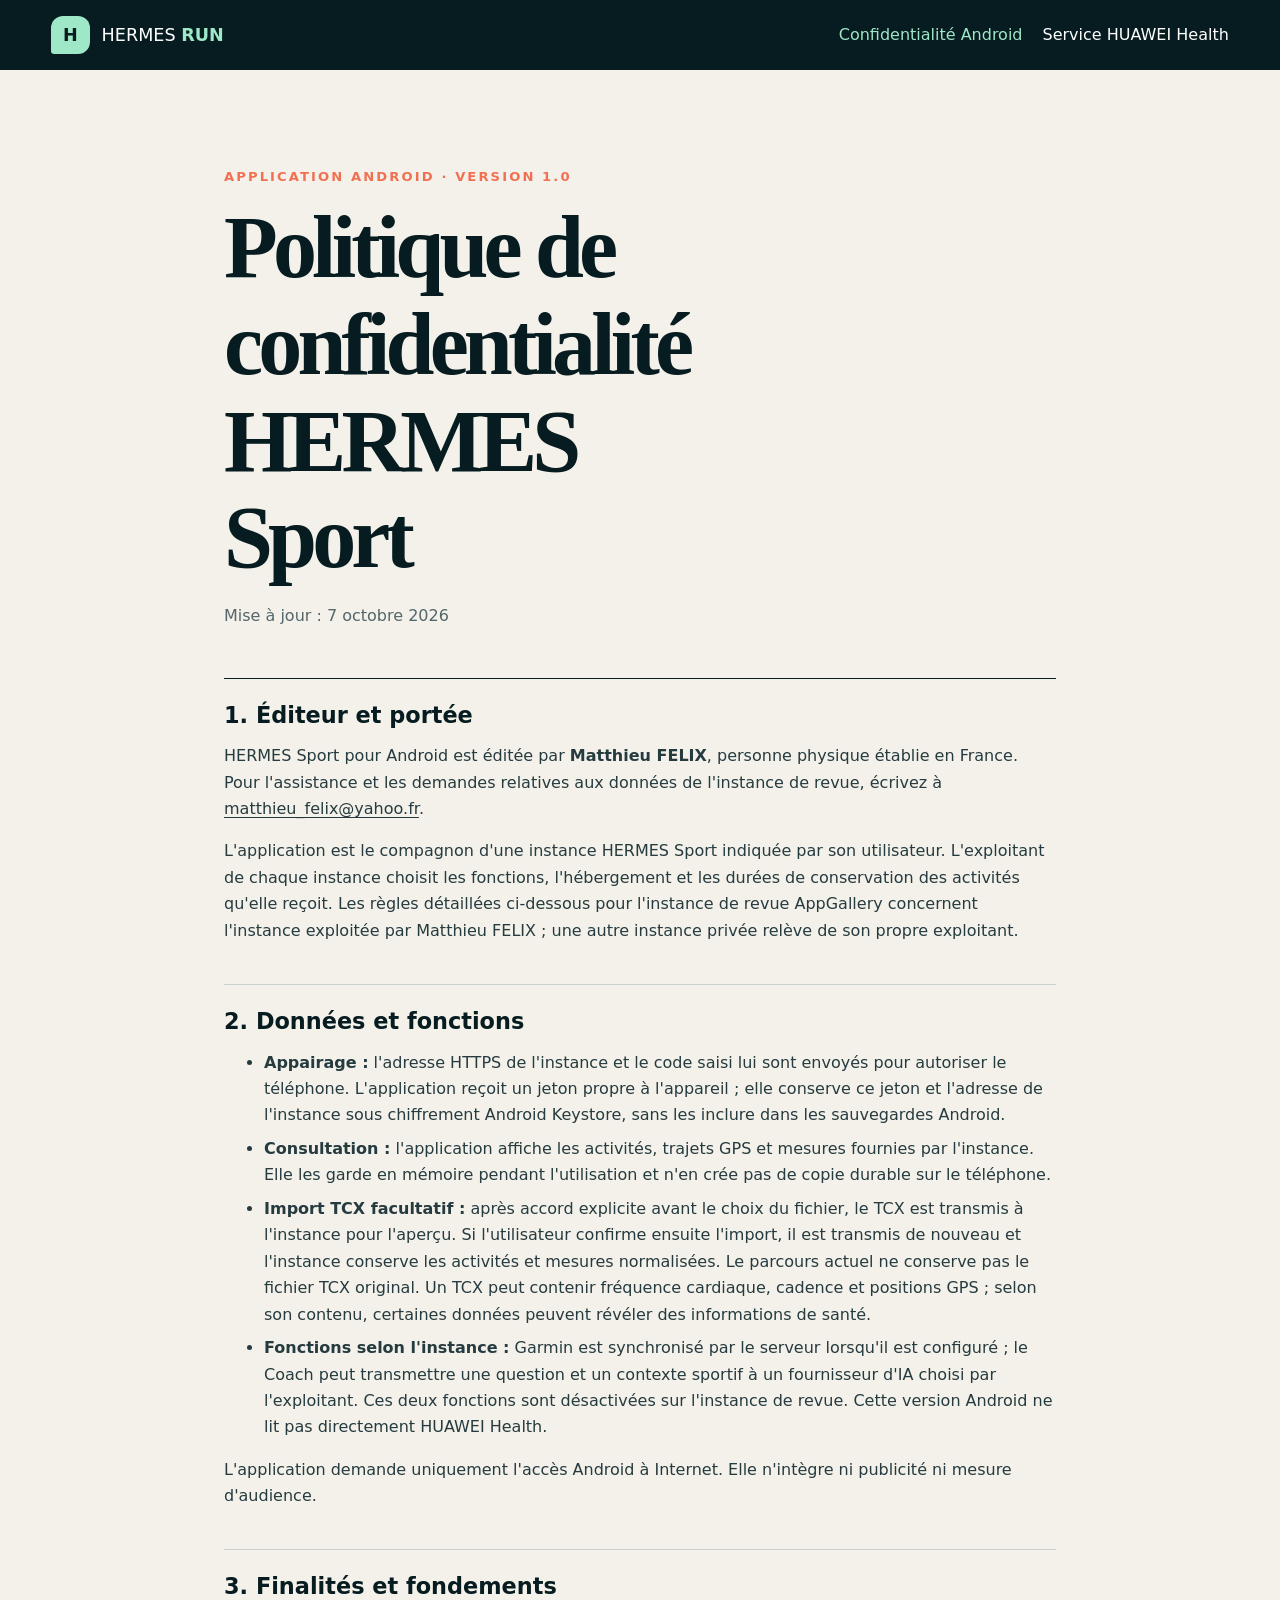
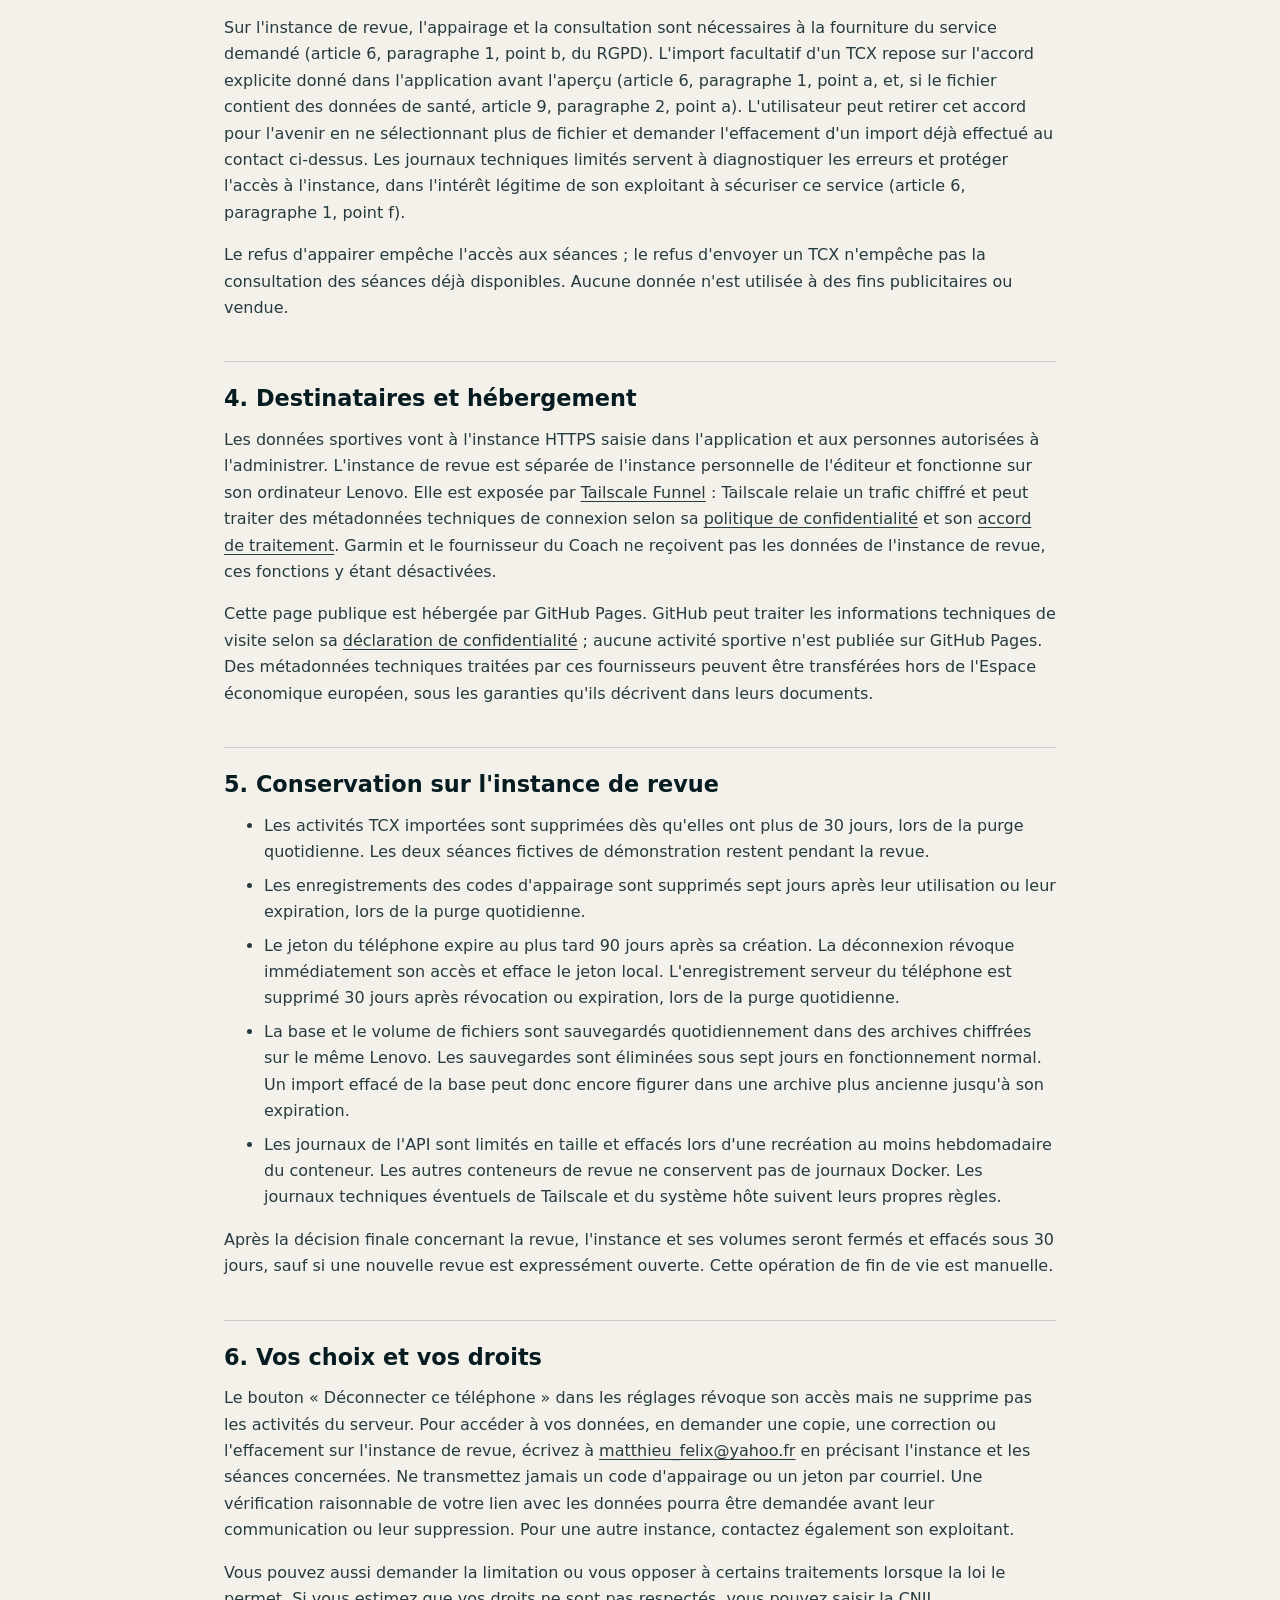
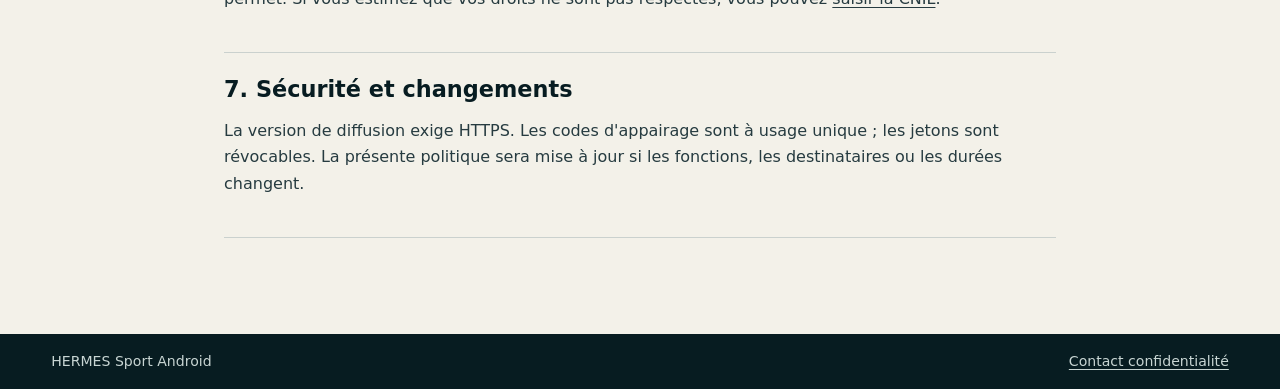
==== mobile/privacy/index.html @ d4a1a2d5 "Publish Android companion privacy policy" ====
<!doctype html>
<html lang="fr">
  <head>
    <meta charset="utf-8">
    <meta name="viewport" content="width=device-width, initial-scale=1">
    <meta name="description" content="Politique de confidentialité de l'application Android HERMES Sport.">
    <title>Confidentialité — HERMES Sport Android</title>
    <link rel="stylesheet" href="../../assets/style.css">
  </head>
  <body>
    <header class="site-header">
      <a class="brand" href="../../" aria-label="Accueil des informations légales HERMES">
        <span class="brand-mark" aria-hidden="true">H</span>
        <span>HERMES <strong>RUN</strong></span>
      </a>
      <nav aria-label="Navigation">
        <a aria-current="page" href="./">Confidentialité Android</a>
        <a href="../../privacy/">Service HUAWEI Health</a>
      </nav>
    </header>

    <main class="document">
      <div class="document-heading">
        <p class="eyebrow">APPLICATION ANDROID · VERSION 1.0</p>
        <h1>Politique de confidentialité HERMES Sport</h1>
        <p class="meta">Mise à jour : 7 octobre 2026</p>
      </div>

      <section>
        <h2>1. Éditeur et portée</h2>
        <p>HERMES Sport pour Android est éditée par <strong>Matthieu FELIX</strong>, personne physique établie en France. Pour l'assistance et les demandes relatives aux données de l'instance de revue, écrivez à <a href="mailto:matthieu_felix@yahoo.fr">matthieu_felix@yahoo.fr</a>.</p>
        <p>L'application est le compagnon d'une instance HERMES Sport indiquée par son utilisateur. L'exploitant de chaque instance choisit les fonctions, l'hébergement et les durées de conservation des activités qu'elle reçoit. Les règles détaillées ci-dessous pour l'instance de revue AppGallery concernent l'instance exploitée par Matthieu FELIX ; une autre instance privée relève de son propre exploitant.</p>
      </section>

      <section>
        <h2>2. Données et fonctions</h2>
        <ul>
          <li><strong>Appairage :</strong> l'adresse HTTPS de l'instance et le code saisi lui sont envoyés pour autoriser le téléphone. L'application reçoit un jeton propre à l'appareil ; elle conserve ce jeton et l'adresse de l'instance sous chiffrement Android Keystore, sans les inclure dans les sauvegardes Android.</li>
          <li><strong>Consultation :</strong> l'application affiche les activités, trajets GPS et mesures fournies par l'instance. Elle les garde en mémoire pendant l'utilisation et n'en crée pas de copie durable sur le téléphone.</li>
          <li><strong>Import TCX facultatif :</strong> après accord explicite avant le choix du fichier, le TCX est transmis à l'instance pour l'aperçu. Si l'utilisateur confirme ensuite l'import, il est transmis de nouveau et l'instance conserve les activités et mesures normalisées. Le parcours actuel ne conserve pas le fichier TCX original. Un TCX peut contenir fréquence cardiaque, cadence et positions GPS ; selon son contenu, certaines données peuvent révéler des informations de santé.</li>
          <li><strong>Fonctions selon l'instance :</strong> Garmin est synchronisé par le serveur lorsqu'il est configuré ; le Coach peut transmettre une question et un contexte sportif à un fournisseur d'IA choisi par l'exploitant. Ces deux fonctions sont désactivées sur l'instance de revue. Cette version Android ne lit pas directement HUAWEI Health.</li>
        </ul>
        <p>L'application demande uniquement l'accès Android à Internet. Elle n'intègre ni publicité ni mesure d'audience.</p>
      </section>

      <section>
        <h2>3. Finalités et fondements</h2>
        <p>Sur l'instance de revue, l'appairage et la consultation sont nécessaires à la fourniture du service demandé (article 6, paragraphe 1, point b, du RGPD). L'import facultatif d'un TCX repose sur l'accord explicite donné dans l'application avant l'aperçu (article 6, paragraphe 1, point a, et, si le fichier contient des données de santé, article 9, paragraphe 2, point a). L'utilisateur peut retirer cet accord pour l'avenir en ne sélectionnant plus de fichier et demander l'effacement d'un import déjà effectué au contact ci-dessus. Les journaux techniques limités servent à diagnostiquer les erreurs et protéger l'accès à l'instance, dans l'intérêt légitime de son exploitant à sécuriser ce service (article 6, paragraphe 1, point f).</p>
        <p>Le refus d'appairer empêche l'accès aux séances ; le refus d'envoyer un TCX n'empêche pas la consultation des séances déjà disponibles. Aucune donnée n'est utilisée à des fins publicitaires ou vendue.</p>
      </section>

      <section>
        <h2>4. Destinataires et hébergement</h2>
        <p>Les données sportives vont à l'instance HTTPS saisie dans l'application et aux personnes autorisées à l'administrer. L'instance de revue est séparée de l'instance personnelle de l'éditeur et fonctionne sur son ordinateur Lenovo. Elle est exposée par <a href="https://tailscale.com/docs/features/tailscale-funnel">Tailscale Funnel</a> : Tailscale relaie un trafic chiffré et peut traiter des métadonnées techniques de connexion selon sa <a href="https://tailscale.com/legal/privacy-policy">politique de confidentialité</a> et son <a href="https://tailscale.com/dpa">accord de traitement</a>. Garmin et le fournisseur du Coach ne reçoivent pas les données de l'instance de revue, ces fonctions y étant désactivées.</p>
        <p>Cette page publique est hébergée par GitHub Pages. GitHub peut traiter les informations techniques de visite selon sa <a href="https://docs.github.com/en/site-policy/privacy-policies/github-general-privacy-statement">déclaration de confidentialité</a> ; aucune activité sportive n'est publiée sur GitHub Pages. Des métadonnées techniques traitées par ces fournisseurs peuvent être transférées hors de l'Espace économique européen, sous les garanties qu'ils décrivent dans leurs documents.</p>
      </section>

      <section>
        <h2>5. Conservation sur l'instance de revue</h2>
        <ul>
          <li>Les activités TCX importées sont supprimées dès qu'elles ont plus de 30 jours, lors de la purge quotidienne. Les deux séances fictives de démonstration restent pendant la revue.</li>
          <li>Les enregistrements des codes d'appairage sont supprimés sept jours après leur utilisation ou leur expiration, lors de la purge quotidienne.</li>
          <li>Le jeton du téléphone expire au plus tard 90 jours après sa création. La déconnexion révoque immédiatement son accès et efface le jeton local. L'enregistrement serveur du téléphone est supprimé 30 jours après révocation ou expiration, lors de la purge quotidienne.</li>
          <li>La base et le volume de fichiers sont sauvegardés quotidiennement dans des archives chiffrées sur le même Lenovo. Les sauvegardes sont éliminées sous sept jours en fonctionnement normal. Un import effacé de la base peut donc encore figurer dans une archive plus ancienne jusqu'à son expiration.</li>
          <li>Les journaux de l'API sont limités en taille et effacés lors d'une recréation au moins hebdomadaire du conteneur. Les autres conteneurs de revue ne conservent pas de journaux Docker. Les journaux techniques éventuels de Tailscale et du système hôte suivent leurs propres règles.</li>
        </ul>
        <p>Après la décision finale concernant la revue, l'instance et ses volumes seront fermés et effacés sous 30 jours, sauf si une nouvelle revue est expressément ouverte. Cette opération de fin de vie est manuelle.</p>
      </section>

      <section>
        <h2>6. Vos choix et vos droits</h2>
        <p>Le bouton « Déconnecter ce téléphone » dans les réglages révoque son accès mais ne supprime pas les activités du serveur. Pour accéder à vos données, en demander une copie, une correction ou l'effacement sur l'instance de revue, écrivez à <a href="mailto:matthieu_felix@yahoo.fr">matthieu_felix@yahoo.fr</a> en précisant l'instance et les séances concernées. Ne transmettez jamais un code d'appairage ou un jeton par courriel. Une vérification raisonnable de votre lien avec les données pourra être demandée avant leur communication ou leur suppression. Pour une autre instance, contactez également son exploitant.</p>
        <p>Vous pouvez aussi demander la limitation ou vous opposer à certains traitements lorsque la loi le permet. Si vous estimez que vos droits ne sont pas respectés, vous pouvez <a href="https://www.cnil.fr/fr/adresser-une-plainte">saisir la CNIL</a>.</p>
      </section>

      <section>
        <h2>7. Sécurité et changements</h2>
        <p>La version de diffusion exige HTTPS. Les codes d'appairage sont à usage unique ; les jetons sont révocables. La présente politique sera mise à jour si les fonctions, les destinataires ou les durées changent.</p>
      </section>
    </main>

    <footer>
      <span>HERMES Sport Android</span>
      <span><a href="mailto:matthieu_felix@yahoo.fr">Contact confidentialité</a></span>
    </footer>
  </body>
</html>
---- assets/style.css ----
:root {
  color-scheme: light;
  --ink: #071c21;
  --muted: #54666a;
  --paper: #f3f1e9;
  --panel: #faf9f4;
  --mint: #9ee7c7;
  --coral: #f27052;
  --line: #cad1ce;
  --warning: #fff3c7;
  --warning-line: #dbc26d;
}

* {
  box-sizing: border-box;
}

html {
  font-family: Inter, ui-sans-serif, system-ui, -apple-system, BlinkMacSystemFont, "Segoe UI", sans-serif;
  color: var(--ink);
  background: var(--paper);
  line-height: 1.65;
}

body {
  min-height: 100vh;
  margin: 0;
}

a {
  color: inherit;
  text-underline-offset: 0.2em;
}

.site-header,
footer {
  display: flex;
  align-items: center;
  justify-content: space-between;
  gap: 2rem;
  padding: 1rem clamp(1.25rem, 4vw, 4rem);
  background: var(--ink);
  color: #fff;
}

.brand {
  display: inline-flex;
  align-items: center;
  gap: 0.75rem;
  font-size: 1.1rem;
  text-decoration: none;
}

.brand strong {
  color: var(--mint);
}

.brand-mark {
  display: grid;
  width: 2.4rem;
  height: 2.4rem;
  place-items: center;
  border-radius: 0.75rem 0.75rem 0.75rem 0.2rem;
  background: var(--mint);
  color: var(--ink);
  font-weight: 900;
}

nav {
  display: flex;
  gap: 1.25rem;
}

nav a {
  text-decoration: none;
}

nav a:hover,
nav a:focus-visible,
nav a[aria-current="page"] {
  color: var(--mint);
}

.landing,
.document {
  width: min(100% - 2.5rem, 74rem);
  margin-inline: auto;
}

.landing {
  padding-block: clamp(4rem, 10vw, 8rem);
}

.eyebrow {
  margin: 0 0 0.75rem;
  color: var(--coral);
  font-size: 0.82rem;
  font-weight: 800;
  letter-spacing: 0.16em;
}

h1,
h2 {
  line-height: 1.1;
}

h1 {
  max-width: 12ch;
  margin: 0;
  font-family: Georgia, "Times New Roman", serif;
  font-size: clamp(3.5rem, 10vw, 7rem);
  letter-spacing: -0.055em;
}

.lede {
  max-width: 48rem;
  margin: 2rem 0 3rem;
  color: var(--muted);
  font-size: clamp(1.1rem, 2vw, 1.35rem);
}

.card-grid {
  display: grid;
  grid-template-columns: repeat(2, minmax(0, 1fr));
  gap: 1.25rem;
}

.card {
  min-height: 18rem;
  padding: 2rem;
  border: 1px solid var(--line);
  border-radius: 1.5rem;
  background: var(--panel);
  text-decoration: none;
  transition: transform 160ms ease, border-color 160ms ease;
}

.card:hover,
.card:focus-visible {
  transform: translateY(-3px);
  border-color: var(--ink);
}

.card-number,
.card-link {
  color: var(--coral);
  font-weight: 800;
}

.card h2 {
  margin: 3.5rem 0 1rem;
  font-size: 2rem;
}

.card p {
  color: var(--muted);
}

.document {
  max-width: 52rem;
  padding-block: clamp(3rem, 8vw, 6rem);
}

.document-heading {
  padding-bottom: 2rem;
  border-bottom: 1px solid var(--ink);
}

.document-heading h1 {
  font-size: clamp(3rem, 8vw, 5.5rem);
}

.meta {
  color: var(--muted);
}

.draft-notice {
  margin: 2rem 0;
  padding: 1.25rem;
  border: 1px solid var(--warning-line);
  border-radius: 0.75rem;
  background: var(--warning);
}

code {
  overflow-wrap: anywhere;
  font-size: 0.88em;
}

section {
  padding-block: 1.5rem;
  border-bottom: 1px solid var(--line);
}

section h2 {
  margin: 0 0 1rem;
  font-size: 1.4rem;
}

section p,
section ul {
  color: #263b40;
}

section li + li {
  margin-top: 0.45rem;
}

footer {
  color: #c8d5d3;
  font-size: 0.88rem;
}

@media (max-width: 680px) {
  .site-header,
  footer {
    align-items: flex-start;
    flex-direction: column;
  }

  .card-grid {
    grid-template-columns: 1fr;
  }

  .card {
    min-height: auto;
  }
}
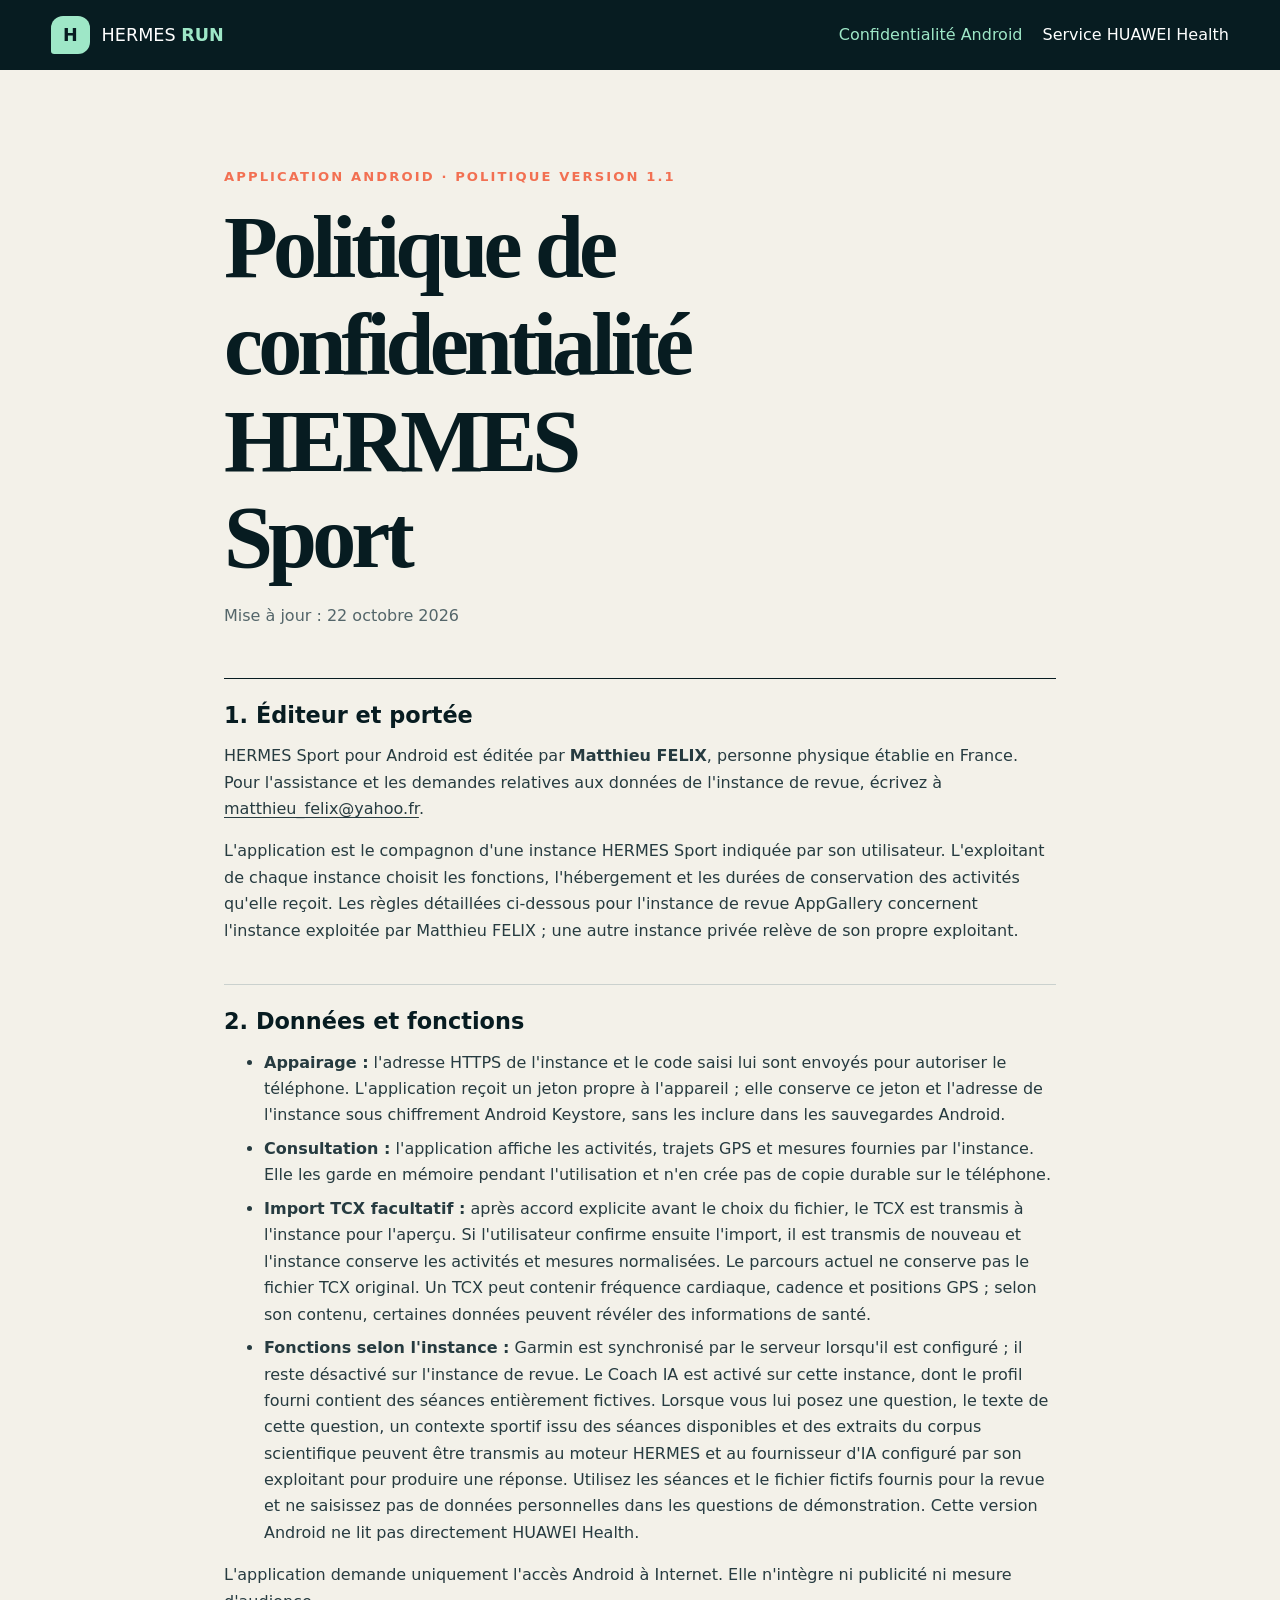
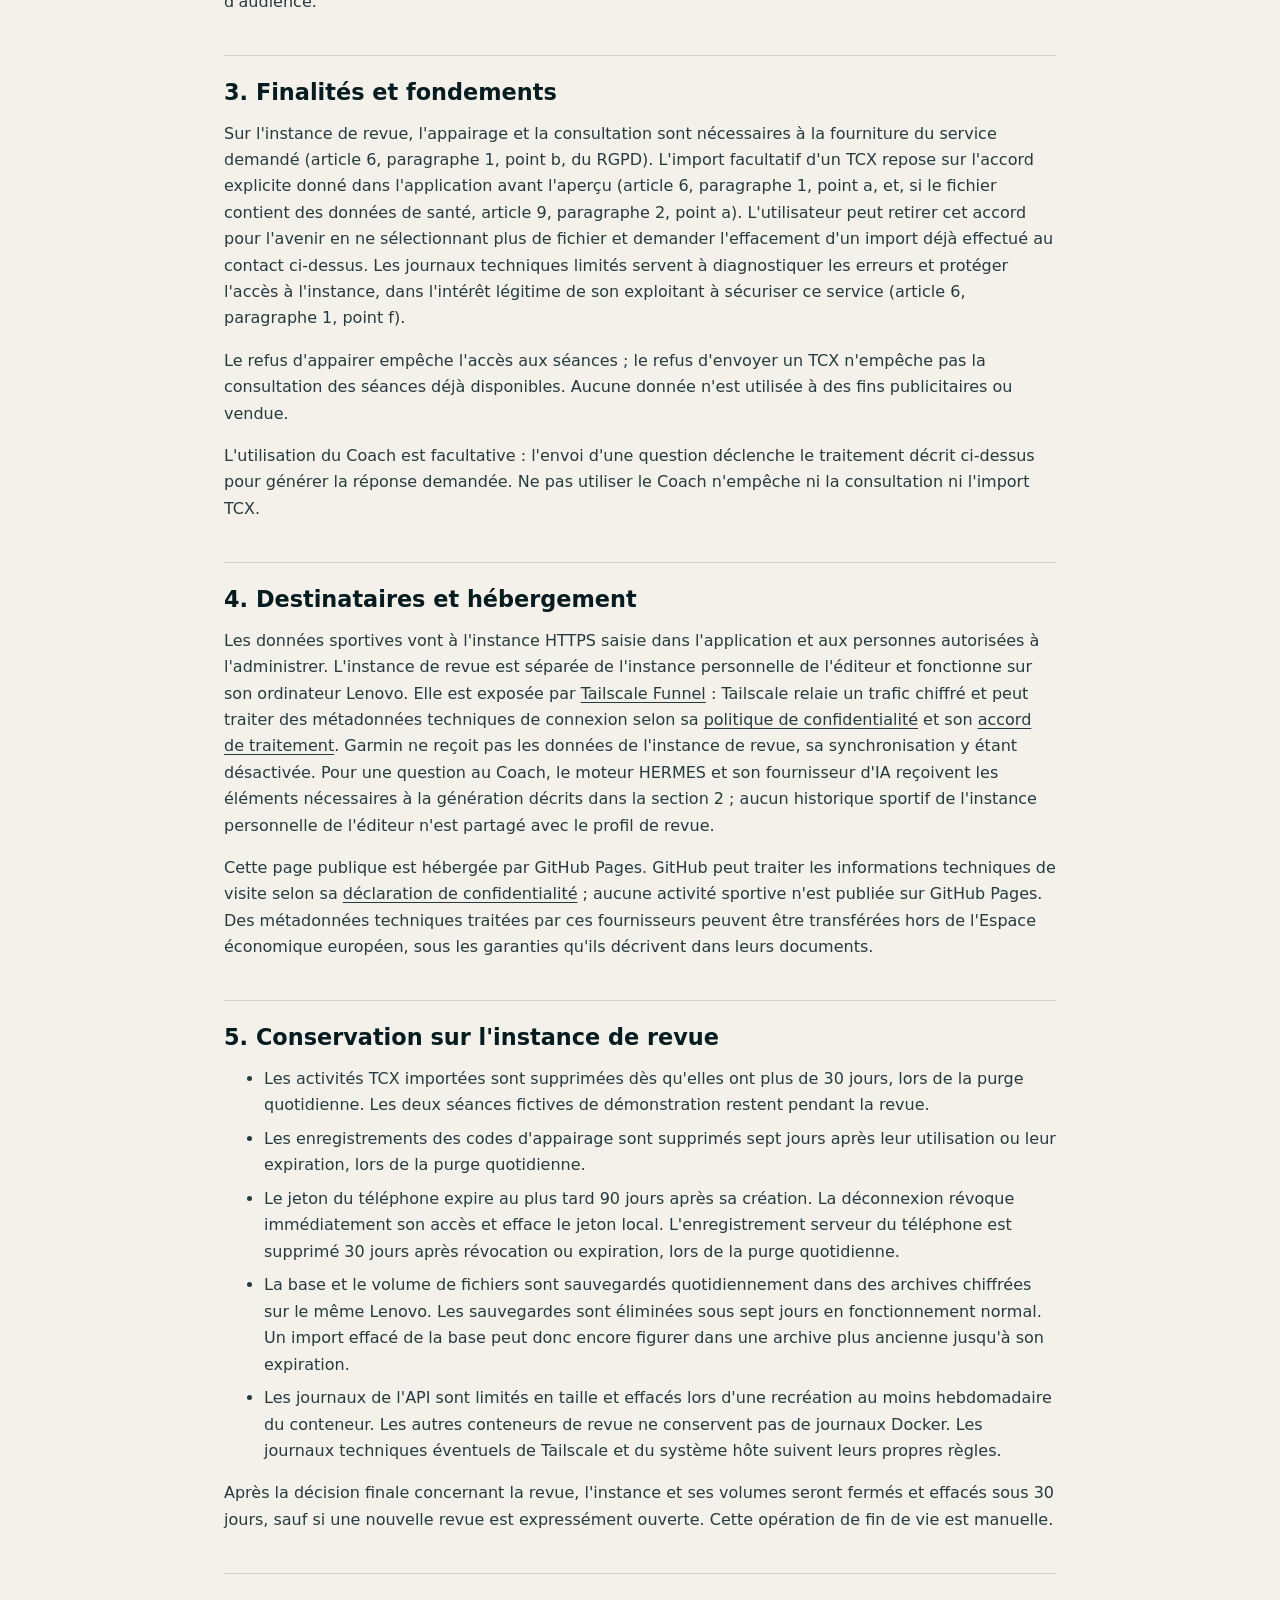
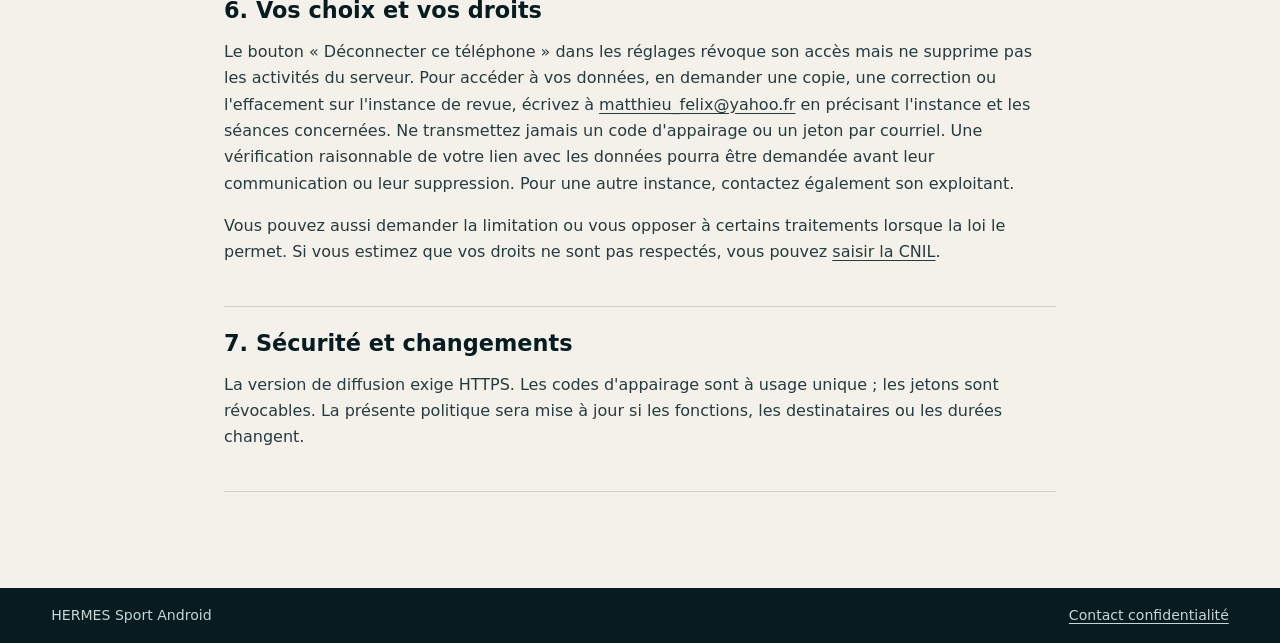
==== commit dc107820: "Describe the active review Coach in the Android privacy policy" ====
--- a/mobile/privacy/index.html
+++ b/mobile/privacy/index.html
@@ -21,9 +21,9 @@
 
     <main class="document">
       <div class="document-heading">
-        <p class="eyebrow">APPLICATION ANDROID · VERSION 1.0</p>
+        <p class="eyebrow">APPLICATION ANDROID · POLITIQUE VERSION 1.1</p>
         <h1>Politique de confidentialité HERMES Sport</h1>
-        <p class="meta">Mise à jour : 7 octobre 2026</p>
+        <p class="meta">Mise à jour : 22 octobre 2026</p>
       </div>
 
       <section>
@@ -38,7 +38,7 @@
           <li><strong>Appairage :</strong> l'adresse HTTPS de l'instance et le code saisi lui sont envoyés pour autoriser le téléphone. L'application reçoit un jeton propre à l'appareil ; elle conserve ce jeton et l'adresse de l'instance sous chiffrement Android Keystore, sans les inclure dans les sauvegardes Android.</li>
           <li><strong>Consultation :</strong> l'application affiche les activités, trajets GPS et mesures fournies par l'instance. Elle les garde en mémoire pendant l'utilisation et n'en crée pas de copie durable sur le téléphone.</li>
           <li><strong>Import TCX facultatif :</strong> après accord explicite avant le choix du fichier, le TCX est transmis à l'instance pour l'aperçu. Si l'utilisateur confirme ensuite l'import, il est transmis de nouveau et l'instance conserve les activités et mesures normalisées. Le parcours actuel ne conserve pas le fichier TCX original. Un TCX peut contenir fréquence cardiaque, cadence et positions GPS ; selon son contenu, certaines données peuvent révéler des informations de santé.</li>
-          <li><strong>Fonctions selon l'instance :</strong> Garmin est synchronisé par le serveur lorsqu'il est configuré ; le Coach peut transmettre une question et un contexte sportif à un fournisseur d'IA choisi par l'exploitant. Ces deux fonctions sont désactivées sur l'instance de revue. Cette version Android ne lit pas directement HUAWEI Health.</li>
+          <li><strong>Fonctions selon l'instance :</strong> Garmin est synchronisé par le serveur lorsqu'il est configuré ; il reste désactivé sur l'instance de revue. Le Coach IA est activé sur cette instance, dont le profil fourni contient des séances entièrement fictives. Lorsque vous lui posez une question, le texte de cette question, un contexte sportif issu des séances disponibles et des extraits du corpus scientifique peuvent être transmis au moteur HERMES et au fournisseur d'IA configuré par son exploitant pour produire une réponse. Utilisez les séances et le fichier fictifs fournis pour la revue et ne saisissez pas de données personnelles dans les questions de démonstration. Cette version Android ne lit pas directement HUAWEI Health.</li>
         </ul>
         <p>L'application demande uniquement l'accès Android à Internet. Elle n'intègre ni publicité ni mesure d'audience.</p>
       </section>
@@ -47,11 +47,12 @@
         <h2>3. Finalités et fondements</h2>
         <p>Sur l'instance de revue, l'appairage et la consultation sont nécessaires à la fourniture du service demandé (article 6, paragraphe 1, point b, du RGPD). L'import facultatif d'un TCX repose sur l'accord explicite donné dans l'application avant l'aperçu (article 6, paragraphe 1, point a, et, si le fichier contient des données de santé, article 9, paragraphe 2, point a). L'utilisateur peut retirer cet accord pour l'avenir en ne sélectionnant plus de fichier et demander l'effacement d'un import déjà effectué au contact ci-dessus. Les journaux techniques limités servent à diagnostiquer les erreurs et protéger l'accès à l'instance, dans l'intérêt légitime de son exploitant à sécuriser ce service (article 6, paragraphe 1, point f).</p>
         <p>Le refus d'appairer empêche l'accès aux séances ; le refus d'envoyer un TCX n'empêche pas la consultation des séances déjà disponibles. Aucune donnée n'est utilisée à des fins publicitaires ou vendue.</p>
+        <p>L'utilisation du Coach est facultative : l'envoi d'une question déclenche le traitement décrit ci-dessus pour générer la réponse demandée. Ne pas utiliser le Coach n'empêche ni la consultation ni l'import TCX.</p>
       </section>
 
       <section>
         <h2>4. Destinataires et hébergement</h2>
-        <p>Les données sportives vont à l'instance HTTPS saisie dans l'application et aux personnes autorisées à l'administrer. L'instance de revue est séparée de l'instance personnelle de l'éditeur et fonctionne sur son ordinateur Lenovo. Elle est exposée par <a href="https://tailscale.com/docs/features/tailscale-funnel">Tailscale Funnel</a> : Tailscale relaie un trafic chiffré et peut traiter des métadonnées techniques de connexion selon sa <a href="https://tailscale.com/legal/privacy-policy">politique de confidentialité</a> et son <a href="https://tailscale.com/dpa">accord de traitement</a>. Garmin et le fournisseur du Coach ne reçoivent pas les données de l'instance de revue, ces fonctions y étant désactivées.</p>
+        <p>Les données sportives vont à l'instance HTTPS saisie dans l'application et aux personnes autorisées à l'administrer. L'instance de revue est séparée de l'instance personnelle de l'éditeur et fonctionne sur son ordinateur Lenovo. Elle est exposée par <a href="https://tailscale.com/docs/features/tailscale-funnel">Tailscale Funnel</a> : Tailscale relaie un trafic chiffré et peut traiter des métadonnées techniques de connexion selon sa <a href="https://tailscale.com/legal/privacy-policy">politique de confidentialité</a> et son <a href="https://tailscale.com/dpa">accord de traitement</a>. Garmin ne reçoit pas les données de l'instance de revue, sa synchronisation y étant désactivée. Pour une question au Coach, le moteur HERMES et son fournisseur d'IA reçoivent les éléments nécessaires à la génération décrits dans la section 2 ; aucun historique sportif de l'instance personnelle de l'éditeur n'est partagé avec le profil de revue.</p>
         <p>Cette page publique est hébergée par GitHub Pages. GitHub peut traiter les informations techniques de visite selon sa <a href="https://docs.github.com/en/site-policy/privacy-policies/github-general-privacy-statement">déclaration de confidentialité</a> ; aucune activité sportive n'est publiée sur GitHub Pages. Des métadonnées techniques traitées par ces fournisseurs peuvent être transférées hors de l'Espace économique européen, sous les garanties qu'ils décrivent dans leurs documents.</p>
       </section>
 
@@ -85,3 +86,4 @@
     </footer>
   </body>
 </html>
+
